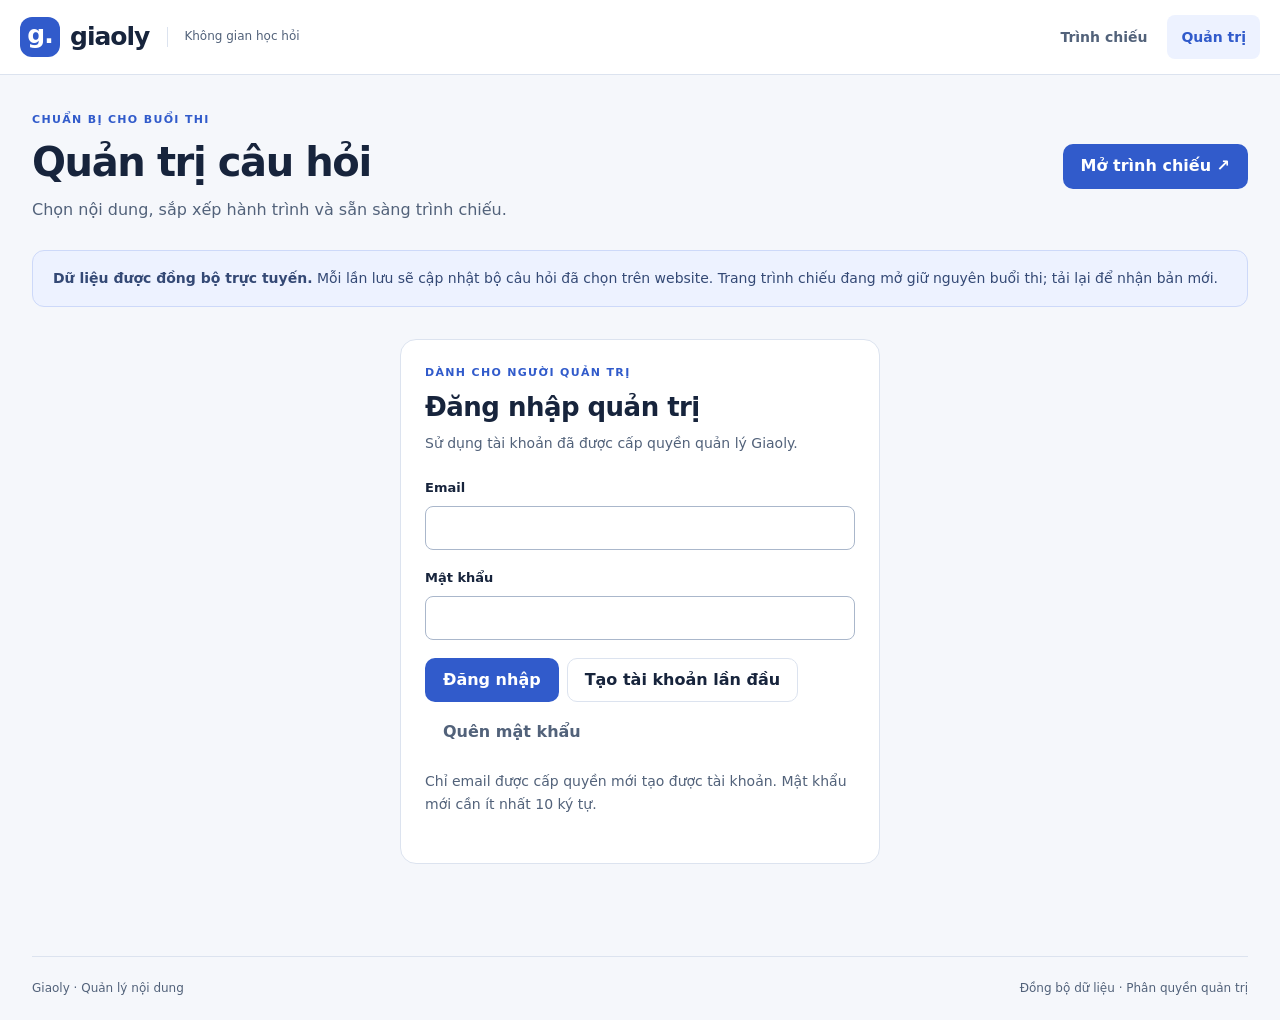
==== admin.html @ 7e8d6d8b "Build seven-format catechism quiz presenter with Supabase admin" ====
<!doctype html><html lang="vi"><head><meta charset="utf-8"><meta name="viewport" content="width=device-width, initial-scale=1"><meta name="theme-color" content="#f5f7fb"><title>Giaoly · Quản trị câu hỏi</title><link rel="stylesheet" href="styles.css"><script type="module" src="admin.js"></script></head><body>
<header class="topbar"><a class="brand" href="./"><span class="brand-icon" aria-hidden="true">g.</span>giaoly <span class="brand-sub">Không gian học hỏi</span></a><nav aria-label="Điều hướng"><a class="nav-link" href="./">Trình chiếu</a><a class="nav-link active" href="admin.html" aria-current="page">Quản trị</a></nav></header>
<main class="shell admin-shell"><div class="page-heading"><div><p class="eyebrow">CHUẨN BỊ CHO BUỔI THI</p><h1>Quản trị câu hỏi</h1><p class="muted">Chọn nội dung, sắp xếp hành trình và sẵn sàng trình chiếu.</p></div><a class="primary button" href="./">Mở trình chiếu ↗</a></div>
<div class="notice" id="cloud-notice"><strong>Dữ liệu được đồng bộ trực tuyến.</strong> Mỗi lần lưu sẽ cập nhật bộ câu hỏi đã chọn trên website. Trang trình chiếu đang mở giữ nguyên buổi thi; tải lại để nhận bản mới.</div><div class="account-bar"><span id="account-label"></span><button id="logout" class="quiet">Đăng xuất</button></div>
<section id="login-panel" class="panel login-panel" hidden><p class="eyebrow">DÀNH CHO NGƯỜI QUẢN TRỊ</p><h2>Đăng nhập quản trị</h2><p class="muted">Sử dụng tài khoản đã được cấp quyền quản lý Giaoly.</p><form id="login-form"><label>Email<input name="email" type="email" autocomplete="username" required></label><label>Mật khẩu<input name="password" type="password" autocomplete="current-password" required></label><div class="button-group"><button class="primary" type="submit">Đăng nhập</button><button class="secondary" type="button" id="register">Tạo tài khoản lần đầu</button><button class="quiet" type="button" id="forgot-password">Quên mật khẩu</button></div><p class="small muted" style="margin-top:16px">Chỉ email được cấp quyền mới tạo được tài khoản. Mật khẩu mới cần ít nhất 10 ký tự.</p><p id="login-error" class="form-error" role="alert" hidden></p></form></section><div id="global-status" role="status" class="status-line"></div>
<div id="admin-content" hidden><section class="settings-card" aria-labelledby="settings-heading"><div><h2 id="settings-heading">Buổi thi của bạn</h2><p class="muted">Tiêu đề xuất hiện trên trang trình chiếu.</p></div><form id="settings-form" class="inline-form"><label>Tên buổi thi<input name="title" maxlength="160" required></label><button class="secondary" type="submit">Lưu tên</button></form><div class="button-group"><button id="export" class="secondary">Xuất dữ liệu</button><label class="secondary button file-label">Nhập dữ liệu<input id="import" type="file" accept=".json,application/json"></label></div></section>
<div class="admin-grid"><section class="library panel" aria-labelledby="library-heading"><div class="panel-heading"><div><h2 id="library-heading">Kho câu hỏi</h2><p id="library-count" class="muted"></p></div><button id="new-question" class="primary">+ Thêm câu</button></div><label class="search-label">Tìm câu hỏi<input id="search" type="search" placeholder="Nhập nội dung câu hỏi…"></label><label class="filter-label">Lọc theo dạng<select id="filter-type"><option value="">Tất cả dạng câu hỏi</option></select></label><p class="small muted">Dùng ↑ ↓ hoặc nhập vị trí để đổi thứ tự. Chỉ câu được bật mới xuất hiện.</p><ol id="question-list" class="question-list"></ol><p id="no-results" class="muted" hidden>Không tìm thấy câu hỏi phù hợp.</p></section>
<section class="editor panel" aria-labelledby="editor-heading"><div class="panel-heading"><div><p class="eyebrow" id="editor-mode">BIÊN SOẠN</p><h2 id="editor-heading">Thêm câu hỏi</h2></div><span class="pill">7 kiểu hiển thị</span></div>
<form id="question-form"><input type="hidden" name="id"><div class="form-grid"><label>Dạng câu hỏi<select name="type" id="question-type"></select></label><label>Thời gian trả lời (giây)<input type="number" name="seconds" value="30" min="1" max="3600" required></label></div><label>Nội dung câu hỏi<textarea name="prompt" rows="3" maxlength="4000" required placeholder="Nhập câu hỏi của bạn…"></textarea></label><div id="type-fields"></div><label>Giải thích đáp án <span class="muted">(không bắt buộc)</span><textarea name="explanation" rows="2" maxlength="4000" placeholder="Hiển thị sau khi bấm Hiện đáp án"></textarea></label><label class="check-label"><input name="enabled" type="checkbox" checked>Đưa lên trình chiếu</label><div id="form-error" class="form-error" role="alert" tabindex="-1" hidden></div><div class="editor-actions"><button type="submit" class="primary">Lưu câu hỏi</button><button type="button" id="cancel-edit" class="secondary">Làm mới</button></div></form>
</section></div>
<section class="panel type-manager" aria-labelledby="types-heading"><div><p class="eyebrow">TÙY CHỈNH</p><h2 id="types-heading">Thêm dạng trắc nghiệm</h2><p class="muted">Đặt tên dạng mới và chọn một trong 7 kiểu hiển thị làm nền tảng. Ví dụ: “Chọn câu Kinh Thánh” sử dụng kiểu ABCD.</p></div><form id="type-form" class="inline-form"><label>Tên dạng mới<input name="label" maxlength="80" required placeholder="Ví dụ: Chọn câu Kinh Thánh"></label><label>Kiểu hiển thị<select name="engine" id="type-engine"></select></label><button class="primary" type="submit">Thêm dạng</button></form><div id="custom-types" class="type-chips"></div></section>
</div></main><footer class="shell footer"><span>Giaoly · Quản lý nội dung</span><span>Đồng bộ dữ liệu · Phân quyền quản trị</span></footer>
<dialog id="password-dialog"><h2>Đặt mật khẩu mới</h2><form id="password-form"><label>Mật khẩu mới<input name="password" type="password" autocomplete="new-password" minlength="10" required></label><button class="primary" type="submit">Lưu mật khẩu mới</button><p id="password-error" class="form-error" hidden role="alert"></p></form></dialog><dialog id="import-dialog"><h2>Nhập bộ câu hỏi?</h2><p id="import-summary"></p><p>Bộ dữ liệu hiện tại trên trình duyệt này sẽ được thay thế. Hãy xuất bản sao nếu bạn cần giữ lại.</p><div class="button-group"><button id="confirm-import" class="primary">Thay thế dữ liệu</button><button id="cancel-import" class="secondary">Hủy</button></div></dialog>
<dialog id="delete-dialog"><h2>Xóa câu hỏi?</h2><p id="delete-summary"></p><p>Thao tác này sẽ xóa câu khỏi kho và trang trình chiếu.</p><div class="button-group"><button id="confirm-delete" class="danger">Xóa câu hỏi</button><button id="cancel-delete" class="secondary">Giữ lại</button></div></dialog>
</body></html>
---- styles.css ----
:root{color-scheme:light;--bg:#f5f7fb;--paper:#fff;--ink:#17243c;--muted:#52627a;--brand:#315bcb;--brand-hover:#23449b;--tint:#edf2ff;--border:#dce3ef;--green:#16634b;--green-bg:#edf9f2;--danger:#b42332;--amber:#975600;--shadow:0 8px 32px #253e7210;font-family:system-ui,-apple-system,BlinkMacSystemFont,"Segoe UI",sans-serif;color:var(--ink);background:var(--bg);font-synthesis:none}
*{box-sizing:border-box}body{margin:0;line-height:1.6}button,input,select,textarea{font:inherit}button,a,input,select,textarea,summary{-webkit-tap-highlight-color:transparent}button,.button{min-height:44px;padding:10px 17px;border-radius:10px;border:1px solid transparent;font-weight:650;cursor:pointer;text-decoration:none;display:inline-flex;align-items:center;justify-content:center;gap:8px;line-height:1.4;transition:background .18s,color .18s,border-color .18s}button:disabled{opacity:.42;cursor:not-allowed}a{color:var(--brand)}button:focus-visible,a:focus-visible,input:focus-visible,textarea:focus-visible,select:focus-visible{outline:3px solid var(--brand);outline-offset:3px}.primary{background:var(--brand);color:white}.primary:hover:not(:disabled){background:var(--brand-hover)}.secondary{background:var(--paper);border-color:var(--border);color:var(--ink)}.secondary:hover:not(:disabled){background:var(--tint);border-color:var(--brand)}.quiet{background:transparent;color:var(--muted)}.quiet:hover:not(:disabled){background:var(--tint)}.danger{color:var(--danger);background:#fff0f0;border-color:#f5c3c8}.shell{width:min(1240px,calc(100% - 32px));margin-inline:auto}.topbar{padding:15px max(16px,calc((100% - 1240px)/2));background:var(--paper);border-bottom:1px solid var(--border);display:flex;justify-content:space-between;align-items:center;gap:16px;flex-wrap:wrap}.brand{font-size:25px;font-weight:800;letter-spacing:-1px;text-decoration:none;color:var(--ink);display:flex;gap:10px;align-items:center}.brand-icon{background:var(--brand);color:white;border-radius:12px;width:40px;height:40px;text-align:center;line-height:36px}.brand-sub{display:none;color:var(--muted);font-size:12px;font-weight:500;letter-spacing:0;border-left:1px solid var(--border);padding-left:16px;margin-left:8px}nav{display:flex;gap:6px}.nav-link{padding:10px 14px;min-height:44px;display:flex;align-items:center;border-radius:8px;text-decoration:none;font-size:14px;color:var(--muted);font-weight:650}.nav-link.active{background:var(--tint);color:var(--brand)}.nav-link:hover{background:var(--bg)}.page-heading{display:flex;justify-content:space-between;align-items:center;gap:24px;padding:36px 0 28px;flex-wrap:wrap}.eyebrow{color:var(--brand);letter-spacing:.12em;font-size:11px;font-weight:800;margin:0 0 8px}h1{font-size:clamp(27px,3.4vw,40px);line-height:1.25;letter-spacing:-.035em;margin:0 0 10px;text-wrap:balance}h2{font-size:20px;line-height:1.4;margin:0 0 6px;letter-spacing:-.02em}p{margin:0 0 12px}.muted{color:var(--muted)}.small{font-size:12px}.page-heading p:last-child{margin-bottom:0}.pill{display:inline-flex;align-items:center;padding:5px 12px;border-radius:30px;background:var(--tint);color:var(--brand);font-weight:700;font-size:12px}.session-bar{display:flex;align-items:center;gap:14px;margin-bottom:18px;flex-wrap:wrap;font-size:14px}.session-bar .pill{margin-left:auto}.jump-label{display:flex;align-items:center;gap:10px;margin:0}.jump-label select{width:90px;margin:0}.question-card{background:var(--paper);border:1px solid var(--border);border-radius:20px;padding:24px;box-shadow:var(--shadow);min-height:430px}.question-top{display:flex;justify-content:space-between;align-items:center;gap:16px}.question-top .eyebrow{font-size:13px;margin:0}.timer-wrap{display:flex;align-items:center;gap:14px}.timer-wrap .muted{font-size:12px;max-width:75px;line-height:1.4}#timer{font-size:32px;font-weight:750;font-variant-numeric:tabular-nums;color:var(--brand);line-height:1.2}#timer.expired{color:var(--danger)}.time-track{height:4px;background:var(--tint);border-radius:4px;margin:20px 0 28px;overflow:hidden}#time-fill{height:100%;width:100%;background:var(--brand);transition:width .2s linear}#time-fill.expired{background:var(--danger)}#question-title{font-size:clamp(24px,3vw,37px);line-height:1.45;white-space:pre-wrap;overflow-wrap:anywhere;margin-bottom:12px}#question-instruction{font-size:14px;margin-bottom:24px}.options-grid{display:grid;gap:14px}.option{display:flex;align-items:center;gap:16px;padding:18px;border:2px solid var(--border);border-radius:12px;font-size:clamp(18px,2vw,25px);min-height:78px;white-space:pre-wrap;overflow-wrap:anywhere}.option-letter{display:grid;place-items:center;flex-shrink:0;width:38px;height:38px;background:var(--tint);border-radius:9px;color:var(--brand);font-size:16px;font-weight:750}.option-text{flex:1;min-width:0}.correct{border-color:var(--green)!important;background:var(--green-bg)!important;color:var(--green)}.correct .option-letter{background:var(--green);color:white}.answer-mark{font-size:13px;font-weight:750;flex-shrink:0}.answer-explanation{margin-top:24px;padding:18px 22px;background:var(--green-bg);border-left:4px solid var(--green);border-radius:8px;color:var(--green);white-space:pre-wrap;overflow-wrap:anywhere}.answer-explanation strong{display:block}.fill-sentence{font-size:clamp(24px,3vw,34px);line-height:2;white-space:pre-wrap;overflow-wrap:anywhere}.blank{display:inline-block;min-width:100px;padding:0 12px;background:var(--tint);border-bottom:2px dashed var(--brand);color:var(--brand);text-align:center;border-radius:5px}.blank.solved{background:var(--green-bg);color:var(--green);border-color:var(--green);font-weight:700}.match-grid{display:grid;grid-template-columns:1fr 1fr;gap:12px}.match-column{display:grid;gap:12px;align-content:start;min-width:0}.match-column h3{font-size:13px;color:var(--muted);margin:0}.match-column .option{font-size:18px;padding:14px;flex-wrap:wrap}.sequence{display:grid;gap:12px}.short-placeholder{border:2px dashed var(--border);border-radius:12px;color:var(--muted);padding:32px;text-align:center}.short-answer{padding:28px;font-size:clamp(24px,3vw,36px);background:var(--green-bg);color:var(--green);border:2px solid var(--green);border-radius:12px;white-space:pre-wrap;overflow-wrap:anywhere}.presenter-controls{display:flex;justify-content:space-between;gap:16px;flex-wrap:wrap;margin-top:22px}.button-group{display:flex;gap:8px;align-items:center;flex-wrap:wrap}.status-line{font-size:14px;color:var(--muted);min-height:24px;margin-top:16px}.keyboard-hint{font-size:12px;color:var(--muted);margin-top:8px}.footer{border-top:1px solid var(--border);padding:22px 0;margin-top:36px;display:flex;justify-content:space-between;gap:12px;flex-wrap:wrap;font-size:12px;color:var(--muted)}.notice{background:var(--tint);border:1px solid #cdd9f9;border-radius:12px;padding:16px 20px;color:#344975;font-size:14px}.settings-card{background:var(--paper);border:1px solid var(--border);border-radius:14px;padding:22px;display:flex;align-items:center;gap:24px;flex-wrap:wrap;margin:18px 0 24px}.settings-card p{font-size:12px;margin:0}.inline-form{display:flex;align-items:flex-end;gap:12px;flex-wrap:wrap;flex:1}.inline-form label{flex:1;min-width:170px;margin:0}.inline-form button{margin-bottom:0}.admin-grid{display:grid;gap:24px;align-items:start}.panel{background:var(--paper);border:1px solid var(--border);border-radius:16px;padding:24px;min-width:0}.panel-heading{display:flex;justify-content:space-between;gap:12px;align-items:center;margin-bottom:22px}.panel-heading p{margin-bottom:0;font-size:12px}label{display:block;font-size:13px;font-weight:650;margin-bottom:18px}input:not([type=checkbox],[type=radio],[type=file]),select,textarea{display:block;width:100%;padding:10px 12px;border:1px solid #aab7cb;border-radius:8px;background:white;color:var(--ink);margin-top:7px;min-height:44px;max-width:100%}textarea{resize:vertical}input[type=checkbox],input[type=radio]{width:20px;height:20px;accent-color:var(--brand);flex-shrink:0;cursor:pointer}.check-label{display:flex;align-items:center;gap:10px;min-height:44px;margin:0}.form-grid{display:grid;gap:0 16px}.helper{font-size:12px;color:var(--muted);margin:-6px 0 16px}.field-box{background:var(--bg);border:1px solid var(--border);padding:16px;border-radius:12px;margin-bottom:18px}.field-box p{font-size:12px;color:var(--muted)}.choice-row{display:flex;gap:10px;align-items:center;margin-bottom:10px}.choice-row .choice-correct{display:flex;align-items:center;justify-content:center;margin:0;min-width:44px;min-height:44px}.choice-row input[type=text]{margin:0;flex:1;min-width:0}.choice-row>span{font-size:13px;font-weight:750}.editor-actions{display:flex;gap:10px;flex-wrap:wrap;border-top:1px solid var(--border);padding-top:20px;margin-top:20px}.form-error{color:var(--danger);background:#fff1f1;padding:12px 16px;border-radius:8px;font-size:14px;margin-top:16px}.question-list{list-style:none;margin:0;padding:0;display:grid;gap:12px}.question-row{padding:16px;border:1px solid var(--border);border-radius:12px}.question-row.editing{border-color:var(--brand);box-shadow:inset 3px 0 var(--brand)}.row-top{display:flex;gap:12px;align-items:start}.row-number{background:var(--tint);color:var(--brand);min-width:30px;height:30px;border-radius:8px;text-align:center;font-weight:750;font-size:13px;line-height:30px}.row-title{flex:1;min-width:0;font-size:14px;font-weight:650;overflow-wrap:anywhere;display:-webkit-box;-webkit-line-clamp:2;-webkit-box-orient:vertical;overflow:hidden}.row-meta{display:flex;gap:10px;flex-wrap:wrap;font-size:12px;color:var(--muted);margin:8px 0 8px 42px}.row-actions{display:flex;gap:6px;align-items:center;flex-wrap:wrap}.row-actions button{font-size:12px;padding:8px 10px;min-width:44px}.row-actions .check-label{font-size:12px;margin-right:auto}.position{width:60px!important;min-width:60px;margin:0!important;padding:7px!important;font-size:12px!important}.search-label,.filter-label{margin-bottom:12px}.type-manager{margin-top:24px}.type-manager>div>p.muted{font-size:14px;max-width:760px}.type-manager .inline-form{margin-top:22px}.type-chips{display:flex;gap:10px;flex-wrap:wrap;margin-top:18px}.file-label{margin:0;position:relative;overflow:hidden}.file-label input{position:absolute;inset:0;opacity:0;width:100%;cursor:pointer}.file-label:focus-within{outline:3px solid var(--brand);outline-offset:3px}.empty-state{text-align:center;padding:70px 24px;background:white;border:1px solid var(--border);border-radius:16px}.empty-state p{color:var(--muted)}dialog{border:1px solid var(--border);border-radius:18px;max-width:520px;width:calc(100% - 32px);padding:28px;box-shadow:var(--shadow);color:var(--ink)}dialog::backdrop{background:#17243c77}dialog p{color:var(--muted);overflow-wrap:anywhere}[hidden]{display:none!important}body:fullscreen{overflow:auto;background:var(--bg)}
@media(min-width:640px){.brand-sub{display:inline}.options-grid{grid-template-columns:1fr 1fr}.form-grid{grid-template-columns:1.3fr 1fr}.question-card{padding:32px 40px}.shell{width:min(1240px,calc(100% - 64px))}}
@media(min-width:1000px){.admin-grid{grid-template-columns:minmax(340px,.85fr) minmax(0,1.25fr)}.presenter{max-width:1120px}.editor{position:sticky;top:20px}}
@media(max-width:480px){.topbar{gap:8px}.nav-link{padding:10px;font-size:13px}.page-heading{padding-top:26px;gap:16px}.panel{padding:18px}.panel-heading{flex-wrap:wrap}.question-card{padding:20px}.question-top .eyebrow{font-size:11px}.option{padding:14px;gap:10px}.answer-mark{font-size:11px}.match-column .option{font-size:16px;padding:10px}.presenter-controls>.button-group{width:100%}.presenter-controls button{flex:1}.session-bar .pill{margin-left:0}.settings-card{padding:18px}.question-row{padding:12px}}
@media(prefers-reduced-motion:reduce){*,*::before,*::after{scroll-behavior:auto!important;transition:none!important}}
.login-panel{max-width:480px;margin:32px auto}.login-panel h2{font-size:26px}.login-panel p.muted{font-size:14px;margin-bottom:24px}.account-bar{display:flex;justify-content:flex-end;align-items:center;gap:12px;font-size:13px;color:var(--muted);margin-top:10px}.account-bar:has(#account-label:empty){display:none}
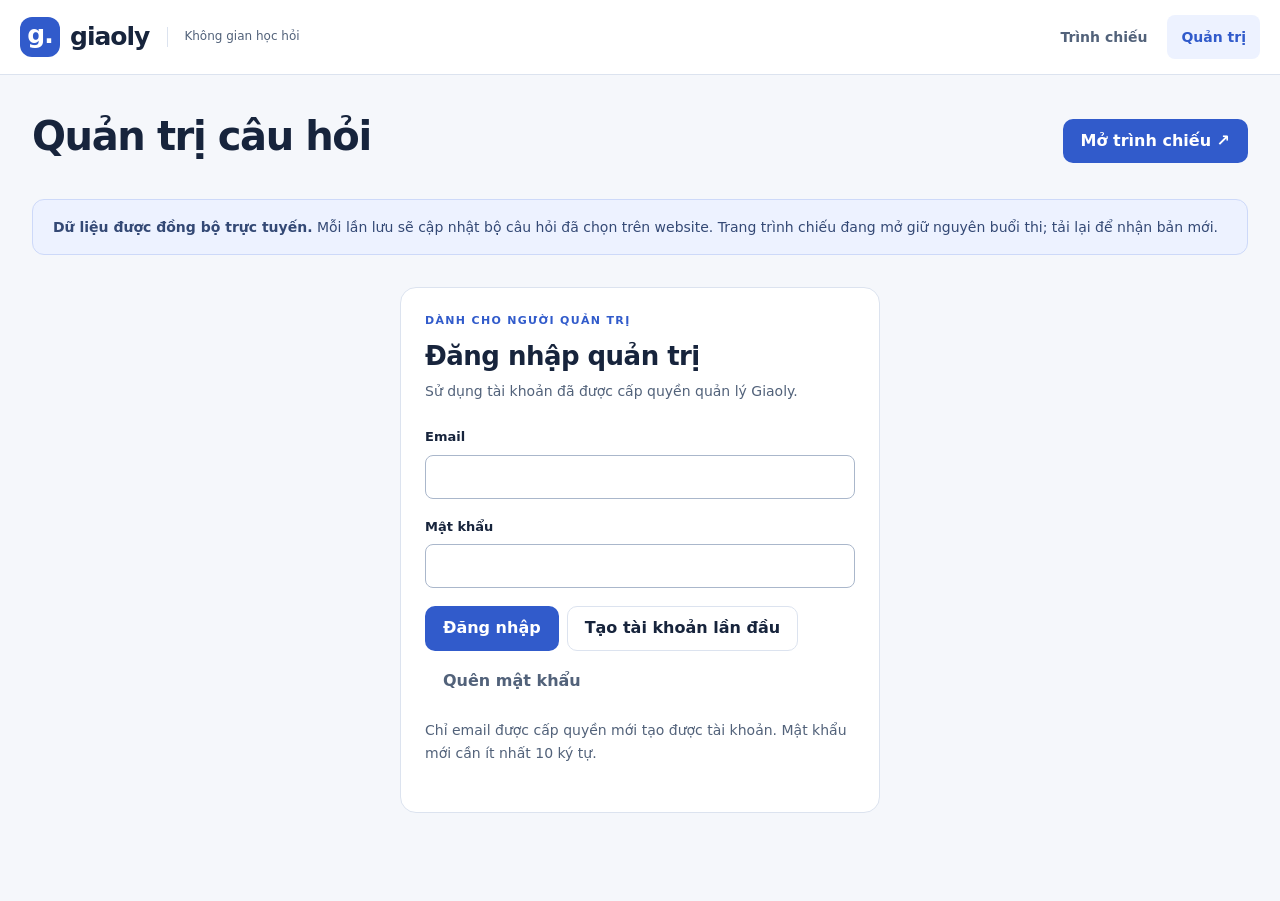
==== commit 448964f1: "Simplify presenter and admin screens and remove add-type controls" ====
--- a/admin.html
+++ b/admin.html
@@ -1,6 +1,6 @@
 <!doctype html><html lang="vi"><head><meta charset="utf-8"><meta name="viewport" content="width=device-width, initial-scale=1"><meta name="theme-color" content="#f5f7fb"><title>Giaoly · Quản trị câu hỏi</title><link rel="stylesheet" href="styles.css"><script type="module" src="admin.js"></script></head><body>
 <header class="topbar"><a class="brand" href="./"><span class="brand-icon" aria-hidden="true">g.</span>giaoly <span class="brand-sub">Không gian học hỏi</span></a><nav aria-label="Điều hướng"><a class="nav-link" href="./">Trình chiếu</a><a class="nav-link active" href="admin.html" aria-current="page">Quản trị</a></nav></header>
-<main class="shell admin-shell"><div class="page-heading"><div><p class="eyebrow">CHUẨN BỊ CHO BUỔI THI</p><h1>Quản trị câu hỏi</h1><p class="muted">Chọn nội dung, sắp xếp hành trình và sẵn sàng trình chiếu.</p></div><a class="primary button" href="./">Mở trình chiếu ↗</a></div>
+<main class="shell admin-shell"><div class="page-heading"><div><h1>Quản trị câu hỏi</h1></div><a class="primary button" href="./">Mở trình chiếu ↗</a></div>
 <div class="notice" id="cloud-notice"><strong>Dữ liệu được đồng bộ trực tuyến.</strong> Mỗi lần lưu sẽ cập nhật bộ câu hỏi đã chọn trên website. Trang trình chiếu đang mở giữ nguyên buổi thi; tải lại để nhận bản mới.</div><div class="account-bar"><span id="account-label"></span><button id="logout" class="quiet">Đăng xuất</button></div>
 <section id="login-panel" class="panel login-panel" hidden><p class="eyebrow">DÀNH CHO NGƯỜI QUẢN TRỊ</p><h2>Đăng nhập quản trị</h2><p class="muted">Sử dụng tài khoản đã được cấp quyền quản lý Giaoly.</p><form id="login-form"><label>Email<input name="email" type="email" autocomplete="username" required></label><label>Mật khẩu<input name="password" type="password" autocomplete="current-password" required></label><div class="button-group"><button class="primary" type="submit">Đăng nhập</button><button class="secondary" type="button" id="register">Tạo tài khoản lần đầu</button><button class="quiet" type="button" id="forgot-password">Quên mật khẩu</button></div><p class="small muted" style="margin-top:16px">Chỉ email được cấp quyền mới tạo được tài khoản. Mật khẩu mới cần ít nhất 10 ký tự.</p><p id="login-error" class="form-error" role="alert" hidden></p></form></section><div id="global-status" role="status" class="status-line"></div>
 <div id="admin-content" hidden><section class="settings-card" aria-labelledby="settings-heading"><div><h2 id="settings-heading">Buổi thi của bạn</h2><p class="muted">Tiêu đề xuất hiện trên trang trình chiếu.</p></div><form id="settings-form" class="inline-form"><label>Tên buổi thi<input name="title" maxlength="160" required></label><button class="secondary" type="submit">Lưu tên</button></form><div class="button-group"><button id="export" class="secondary">Xuất dữ liệu</button><label class="secondary button file-label">Nhập dữ liệu<input id="import" type="file" accept=".json,application/json"></label></div></section>
@@ -8,8 +8,7 @@
 <section class="editor panel" aria-labelledby="editor-heading"><div class="panel-heading"><div><p class="eyebrow" id="editor-mode">BIÊN SOẠN</p><h2 id="editor-heading">Thêm câu hỏi</h2></div><span class="pill">7 kiểu hiển thị</span></div>
 <form id="question-form"><input type="hidden" name="id"><div class="form-grid"><label>Dạng câu hỏi<select name="type" id="question-type"></select></label><label>Thời gian trả lời (giây)<input type="number" name="seconds" value="30" min="1" max="3600" required></label></div><label>Nội dung câu hỏi<textarea name="prompt" rows="3" maxlength="4000" required placeholder="Nhập câu hỏi của bạn…"></textarea></label><div id="type-fields"></div><label>Giải thích đáp án <span class="muted">(không bắt buộc)</span><textarea name="explanation" rows="2" maxlength="4000" placeholder="Hiển thị sau khi bấm Hiện đáp án"></textarea></label><label class="check-label"><input name="enabled" type="checkbox" checked>Đưa lên trình chiếu</label><div id="form-error" class="form-error" role="alert" tabindex="-1" hidden></div><div class="editor-actions"><button type="submit" class="primary">Lưu câu hỏi</button><button type="button" id="cancel-edit" class="secondary">Làm mới</button></div></form>
 </section></div>
-<section class="panel type-manager" aria-labelledby="types-heading"><div><p class="eyebrow">TÙY CHỈNH</p><h2 id="types-heading">Thêm dạng trắc nghiệm</h2><p class="muted">Đặt tên dạng mới và chọn một trong 7 kiểu hiển thị làm nền tảng. Ví dụ: “Chọn câu Kinh Thánh” sử dụng kiểu ABCD.</p></div><form id="type-form" class="inline-form"><label>Tên dạng mới<input name="label" maxlength="80" required placeholder="Ví dụ: Chọn câu Kinh Thánh"></label><label>Kiểu hiển thị<select name="engine" id="type-engine"></select></label><button class="primary" type="submit">Thêm dạng</button></form><div id="custom-types" class="type-chips"></div></section>
-</div></main><footer class="shell footer"><span>Giaoly · Quản lý nội dung</span><span>Đồng bộ dữ liệu · Phân quyền quản trị</span></footer>
+</div></main>
 <dialog id="password-dialog"><h2>Đặt mật khẩu mới</h2><form id="password-form"><label>Mật khẩu mới<input name="password" type="password" autocomplete="new-password" minlength="10" required></label><button class="primary" type="submit">Lưu mật khẩu mới</button><p id="password-error" class="form-error" hidden role="alert"></p></form></dialog><dialog id="import-dialog"><h2>Nhập bộ câu hỏi?</h2><p id="import-summary"></p><p>Bộ dữ liệu hiện tại trên trình duyệt này sẽ được thay thế. Hãy xuất bản sao nếu bạn cần giữ lại.</p><div class="button-group"><button id="confirm-import" class="primary">Thay thế dữ liệu</button><button id="cancel-import" class="secondary">Hủy</button></div></dialog>
 <dialog id="delete-dialog"><h2>Xóa câu hỏi?</h2><p id="delete-summary"></p><p>Thao tác này sẽ xóa câu khỏi kho và trang trình chiếu.</p><div class="button-group"><button id="confirm-delete" class="danger">Xóa câu hỏi</button><button id="cancel-delete" class="secondary">Giữ lại</button></div></dialog>
 </body></html>
--- a/styles.css
+++ b/styles.css
@@ -5,3 +5,5 @@
 @media(max-width:480px){.topbar{gap:8px}.nav-link{padding:10px;font-size:13px}.page-heading{padding-top:26px;gap:16px}.panel{padding:18px}.panel-heading{flex-wrap:wrap}.question-card{padding:20px}.question-top .eyebrow{font-size:11px}.option{padding:14px;gap:10px}.answer-mark{font-size:11px}.match-column .option{font-size:16px;padding:10px}.presenter-controls>.button-group{width:100%}.presenter-controls button{flex:1}.session-bar .pill{margin-left:0}.settings-card{padding:18px}.question-row{padding:12px}}
 @media(prefers-reduced-motion:reduce){*,*::before,*::after{scroll-behavior:auto!important;transition:none!important}}
 .login-panel{max-width:480px;margin:32px auto}.login-panel h2{font-size:26px}.login-panel p.muted{font-size:14px;margin-bottom:24px}.account-bar{display:flex;justify-content:flex-end;align-items:center;gap:12px;font-size:13px;color:var(--muted);margin-top:10px}.account-bar:has(#account-label:empty){display:none}
+
+#timer-status:empty{display:none}.presenter,.admin-shell{padding-bottom:32px}
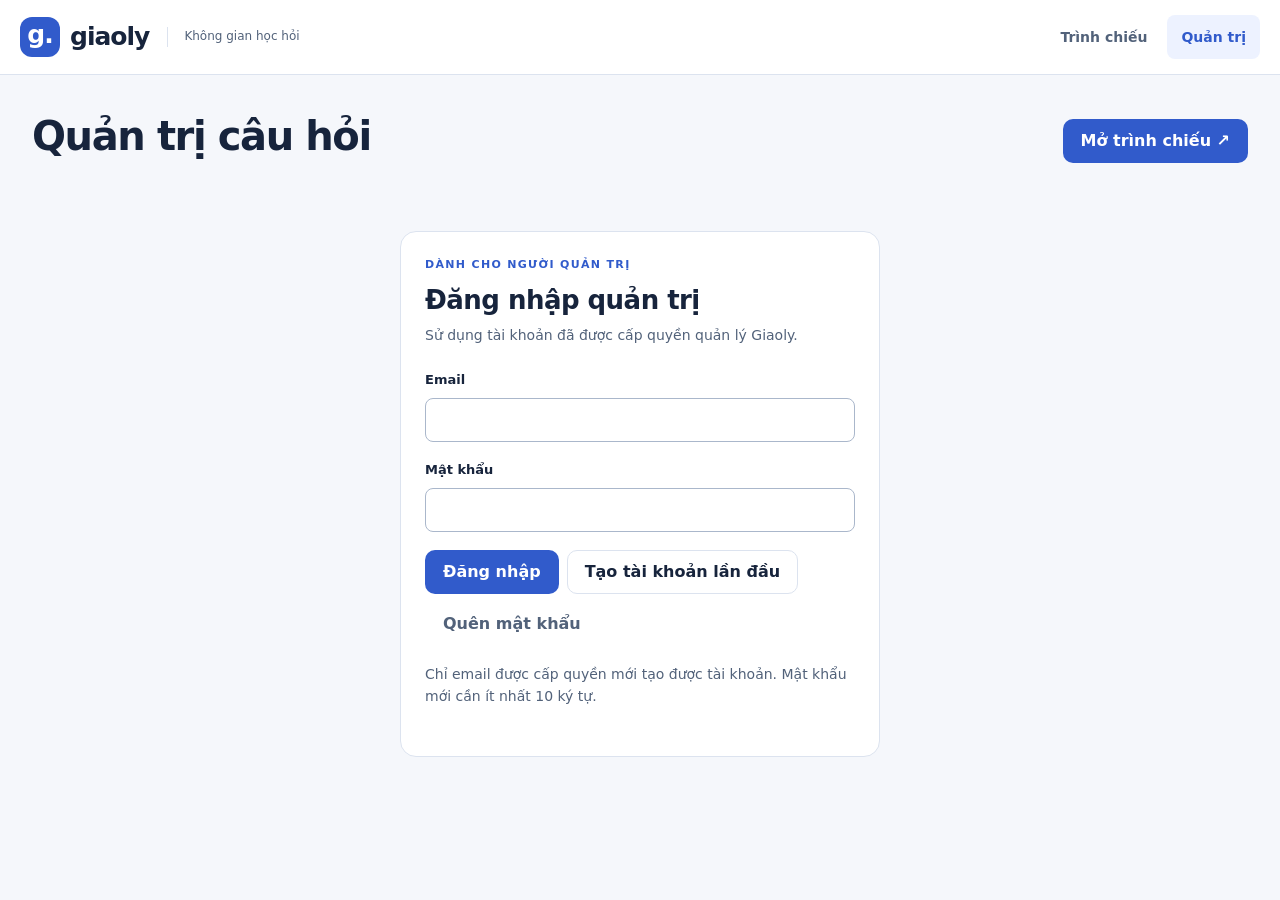
==== commit 98c3bd06: "Align admin actions and refine presentation fullscreen controls" ====
--- a/admin.html
+++ b/admin.html
@@ -1,9 +1,9 @@
 <!doctype html><html lang="vi"><head><meta charset="utf-8"><meta name="viewport" content="width=device-width, initial-scale=1"><meta name="theme-color" content="#f5f7fb"><title>Giaoly · Quản trị câu hỏi</title><link rel="stylesheet" href="styles.css"><script type="module" src="admin.js"></script></head><body>
 <header class="topbar"><a class="brand" href="./"><span class="brand-icon" aria-hidden="true">g.</span>giaoly <span class="brand-sub">Không gian học hỏi</span></a><nav aria-label="Điều hướng"><a class="nav-link" href="./">Trình chiếu</a><a class="nav-link active" href="admin.html" aria-current="page">Quản trị</a></nav></header>
 <main class="shell admin-shell"><div class="page-heading"><div><h1>Quản trị câu hỏi</h1></div><a class="primary button" href="./">Mở trình chiếu ↗</a></div>
-<div class="notice" id="cloud-notice"><strong>Dữ liệu được đồng bộ trực tuyến.</strong> Mỗi lần lưu sẽ cập nhật bộ câu hỏi đã chọn trên website. Trang trình chiếu đang mở giữ nguyên buổi thi; tải lại để nhận bản mới.</div><div class="account-bar"><span id="account-label"></span><button id="logout" class="quiet">Đăng xuất</button></div>
+<div class="account-bar"><span id="account-label"></span><button id="logout" class="quiet">Đăng xuất</button></div>
 <section id="login-panel" class="panel login-panel" hidden><p class="eyebrow">DÀNH CHO NGƯỜI QUẢN TRỊ</p><h2>Đăng nhập quản trị</h2><p class="muted">Sử dụng tài khoản đã được cấp quyền quản lý Giaoly.</p><form id="login-form"><label>Email<input name="email" type="email" autocomplete="username" required></label><label>Mật khẩu<input name="password" type="password" autocomplete="current-password" required></label><div class="button-group"><button class="primary" type="submit">Đăng nhập</button><button class="secondary" type="button" id="register">Tạo tài khoản lần đầu</button><button class="quiet" type="button" id="forgot-password">Quên mật khẩu</button></div><p class="small muted" style="margin-top:16px">Chỉ email được cấp quyền mới tạo được tài khoản. Mật khẩu mới cần ít nhất 10 ký tự.</p><p id="login-error" class="form-error" role="alert" hidden></p></form></section><div id="global-status" role="status" class="status-line"></div>
-<div id="admin-content" hidden><section class="settings-card" aria-labelledby="settings-heading"><div><h2 id="settings-heading">Buổi thi của bạn</h2><p class="muted">Tiêu đề xuất hiện trên trang trình chiếu.</p></div><form id="settings-form" class="inline-form"><label>Tên buổi thi<input name="title" maxlength="160" required></label><button class="secondary" type="submit">Lưu tên</button></form><div class="button-group"><button id="export" class="secondary">Xuất dữ liệu</button><label class="secondary button file-label">Nhập dữ liệu<input id="import" type="file" accept=".json,application/json"></label></div></section>
+<div id="admin-content" hidden><section class="settings-card" aria-labelledby="settings-heading"><div><h2 id="settings-heading">Buổi thi của bạn</h2><p class="muted">Tiêu đề xuất hiện trên trang trình chiếu.</p></div><form id="settings-form" class="settings-form"><label class="session-title-field">Tên buổi thi<input name="title" maxlength="160" required></label><button class="secondary" type="submit">Lưu tên</button><button id="export" type="button" class="secondary">Xuất dữ liệu</button><label class="secondary button file-label">Nhập dữ liệu<input id="import" type="file" accept=".json,application/json"></label></form></section>
 <div class="admin-grid"><section class="library panel" aria-labelledby="library-heading"><div class="panel-heading"><div><h2 id="library-heading">Kho câu hỏi</h2><p id="library-count" class="muted"></p></div><button id="new-question" class="primary">+ Thêm câu</button></div><label class="search-label">Tìm câu hỏi<input id="search" type="search" placeholder="Nhập nội dung câu hỏi…"></label><label class="filter-label">Lọc theo dạng<select id="filter-type"><option value="">Tất cả dạng câu hỏi</option></select></label><p class="small muted">Dùng ↑ ↓ hoặc nhập vị trí để đổi thứ tự. Chỉ câu được bật mới xuất hiện.</p><ol id="question-list" class="question-list"></ol><p id="no-results" class="muted" hidden>Không tìm thấy câu hỏi phù hợp.</p></section>
 <section class="editor panel" aria-labelledby="editor-heading"><div class="panel-heading"><div><p class="eyebrow" id="editor-mode">BIÊN SOẠN</p><h2 id="editor-heading">Thêm câu hỏi</h2></div><span class="pill">7 kiểu hiển thị</span></div>
 <form id="question-form"><input type="hidden" name="id"><div class="form-grid"><label>Dạng câu hỏi<select name="type" id="question-type"></select></label><label>Thời gian trả lời (giây)<input type="number" name="seconds" value="30" min="1" max="3600" required></label></div><label>Nội dung câu hỏi<textarea name="prompt" rows="3" maxlength="4000" required placeholder="Nhập câu hỏi của bạn…"></textarea></label><div id="type-fields"></div><label>Giải thích đáp án <span class="muted">(không bắt buộc)</span><textarea name="explanation" rows="2" maxlength="4000" placeholder="Hiển thị sau khi bấm Hiện đáp án"></textarea></label><label class="check-label"><input name="enabled" type="checkbox" checked>Đưa lên trình chiếu</label><div id="form-error" class="form-error" role="alert" tabindex="-1" hidden></div><div class="editor-actions"><button type="submit" class="primary">Lưu câu hỏi</button><button type="button" id="cancel-edit" class="secondary">Làm mới</button></div></form>
--- a/styles.css
+++ b/styles.css
@@ -1,5 +1,5 @@
 :root{color-scheme:light;--bg:#f5f7fb;--paper:#fff;--ink:#17243c;--muted:#52627a;--brand:#315bcb;--brand-hover:#23449b;--tint:#edf2ff;--border:#dce3ef;--green:#16634b;--green-bg:#edf9f2;--danger:#b42332;--amber:#975600;--shadow:0 8px 32px #253e7210;font-family:system-ui,-apple-system,BlinkMacSystemFont,"Segoe UI",sans-serif;color:var(--ink);background:var(--bg);font-synthesis:none}
-*{box-sizing:border-box}body{margin:0;line-height:1.6}button,input,select,textarea{font:inherit}button,a,input,select,textarea,summary{-webkit-tap-highlight-color:transparent}button,.button{min-height:44px;padding:10px 17px;border-radius:10px;border:1px solid transparent;font-weight:650;cursor:pointer;text-decoration:none;display:inline-flex;align-items:center;justify-content:center;gap:8px;line-height:1.4;transition:background .18s,color .18s,border-color .18s}button:disabled{opacity:.42;cursor:not-allowed}a{color:var(--brand)}button:focus-visible,a:focus-visible,input:focus-visible,textarea:focus-visible,select:focus-visible{outline:3px solid var(--brand);outline-offset:3px}.primary{background:var(--brand);color:white}.primary:hover:not(:disabled){background:var(--brand-hover)}.secondary{background:var(--paper);border-color:var(--border);color:var(--ink)}.secondary:hover:not(:disabled){background:var(--tint);border-color:var(--brand)}.quiet{background:transparent;color:var(--muted)}.quiet:hover:not(:disabled){background:var(--tint)}.danger{color:var(--danger);background:#fff0f0;border-color:#f5c3c8}.shell{width:min(1240px,calc(100% - 32px));margin-inline:auto}.topbar{padding:15px max(16px,calc((100% - 1240px)/2));background:var(--paper);border-bottom:1px solid var(--border);display:flex;justify-content:space-between;align-items:center;gap:16px;flex-wrap:wrap}.brand{font-size:25px;font-weight:800;letter-spacing:-1px;text-decoration:none;color:var(--ink);display:flex;gap:10px;align-items:center}.brand-icon{background:var(--brand);color:white;border-radius:12px;width:40px;height:40px;text-align:center;line-height:36px}.brand-sub{display:none;color:var(--muted);font-size:12px;font-weight:500;letter-spacing:0;border-left:1px solid var(--border);padding-left:16px;margin-left:8px}nav{display:flex;gap:6px}.nav-link{padding:10px 14px;min-height:44px;display:flex;align-items:center;border-radius:8px;text-decoration:none;font-size:14px;color:var(--muted);font-weight:650}.nav-link.active{background:var(--tint);color:var(--brand)}.nav-link:hover{background:var(--bg)}.page-heading{display:flex;justify-content:space-between;align-items:center;gap:24px;padding:36px 0 28px;flex-wrap:wrap}.eyebrow{color:var(--brand);letter-spacing:.12em;font-size:11px;font-weight:800;margin:0 0 8px}h1{font-size:clamp(27px,3.4vw,40px);line-height:1.25;letter-spacing:-.035em;margin:0 0 10px;text-wrap:balance}h2{font-size:20px;line-height:1.4;margin:0 0 6px;letter-spacing:-.02em}p{margin:0 0 12px}.muted{color:var(--muted)}.small{font-size:12px}.page-heading p:last-child{margin-bottom:0}.pill{display:inline-flex;align-items:center;padding:5px 12px;border-radius:30px;background:var(--tint);color:var(--brand);font-weight:700;font-size:12px}.session-bar{display:flex;align-items:center;gap:14px;margin-bottom:18px;flex-wrap:wrap;font-size:14px}.session-bar .pill{margin-left:auto}.jump-label{display:flex;align-items:center;gap:10px;margin:0}.jump-label select{width:90px;margin:0}.question-card{background:var(--paper);border:1px solid var(--border);border-radius:20px;padding:24px;box-shadow:var(--shadow);min-height:430px}.question-top{display:flex;justify-content:space-between;align-items:center;gap:16px}.question-top .eyebrow{font-size:13px;margin:0}.timer-wrap{display:flex;align-items:center;gap:14px}.timer-wrap .muted{font-size:12px;max-width:75px;line-height:1.4}#timer{font-size:32px;font-weight:750;font-variant-numeric:tabular-nums;color:var(--brand);line-height:1.2}#timer.expired{color:var(--danger)}.time-track{height:4px;background:var(--tint);border-radius:4px;margin:20px 0 28px;overflow:hidden}#time-fill{height:100%;width:100%;background:var(--brand);transition:width .2s linear}#time-fill.expired{background:var(--danger)}#question-title{font-size:clamp(24px,3vw,37px);line-height:1.45;white-space:pre-wrap;overflow-wrap:anywhere;margin-bottom:12px}#question-instruction{font-size:14px;margin-bottom:24px}.options-grid{display:grid;gap:14px}.option{display:flex;align-items:center;gap:16px;padding:18px;border:2px solid var(--border);border-radius:12px;font-size:clamp(18px,2vw,25px);min-height:78px;white-space:pre-wrap;overflow-wrap:anywhere}.option-letter{display:grid;place-items:center;flex-shrink:0;width:38px;height:38px;background:var(--tint);border-radius:9px;color:var(--brand);font-size:16px;font-weight:750}.option-text{flex:1;min-width:0}.correct{border-color:var(--green)!important;background:var(--green-bg)!important;color:var(--green)}.correct .option-letter{background:var(--green);color:white}.answer-mark{font-size:13px;font-weight:750;flex-shrink:0}.answer-explanation{margin-top:24px;padding:18px 22px;background:var(--green-bg);border-left:4px solid var(--green);border-radius:8px;color:var(--green);white-space:pre-wrap;overflow-wrap:anywhere}.answer-explanation strong{display:block}.fill-sentence{font-size:clamp(24px,3vw,34px);line-height:2;white-space:pre-wrap;overflow-wrap:anywhere}.blank{display:inline-block;min-width:100px;padding:0 12px;background:var(--tint);border-bottom:2px dashed var(--brand);color:var(--brand);text-align:center;border-radius:5px}.blank.solved{background:var(--green-bg);color:var(--green);border-color:var(--green);font-weight:700}.match-grid{display:grid;grid-template-columns:1fr 1fr;gap:12px}.match-column{display:grid;gap:12px;align-content:start;min-width:0}.match-column h3{font-size:13px;color:var(--muted);margin:0}.match-column .option{font-size:18px;padding:14px;flex-wrap:wrap}.sequence{display:grid;gap:12px}.short-placeholder{border:2px dashed var(--border);border-radius:12px;color:var(--muted);padding:32px;text-align:center}.short-answer{padding:28px;font-size:clamp(24px,3vw,36px);background:var(--green-bg);color:var(--green);border:2px solid var(--green);border-radius:12px;white-space:pre-wrap;overflow-wrap:anywhere}.presenter-controls{display:flex;justify-content:space-between;gap:16px;flex-wrap:wrap;margin-top:22px}.button-group{display:flex;gap:8px;align-items:center;flex-wrap:wrap}.status-line{font-size:14px;color:var(--muted);min-height:24px;margin-top:16px}.keyboard-hint{font-size:12px;color:var(--muted);margin-top:8px}.footer{border-top:1px solid var(--border);padding:22px 0;margin-top:36px;display:flex;justify-content:space-between;gap:12px;flex-wrap:wrap;font-size:12px;color:var(--muted)}.notice{background:var(--tint);border:1px solid #cdd9f9;border-radius:12px;padding:16px 20px;color:#344975;font-size:14px}.settings-card{background:var(--paper);border:1px solid var(--border);border-radius:14px;padding:22px;display:flex;align-items:center;gap:24px;flex-wrap:wrap;margin:18px 0 24px}.settings-card p{font-size:12px;margin:0}.inline-form{display:flex;align-items:flex-end;gap:12px;flex-wrap:wrap;flex:1}.inline-form label{flex:1;min-width:170px;margin:0}.inline-form button{margin-bottom:0}.admin-grid{display:grid;gap:24px;align-items:start}.panel{background:var(--paper);border:1px solid var(--border);border-radius:16px;padding:24px;min-width:0}.panel-heading{display:flex;justify-content:space-between;gap:12px;align-items:center;margin-bottom:22px}.panel-heading p{margin-bottom:0;font-size:12px}label{display:block;font-size:13px;font-weight:650;margin-bottom:18px}input:not([type=checkbox],[type=radio],[type=file]),select,textarea{display:block;width:100%;padding:10px 12px;border:1px solid #aab7cb;border-radius:8px;background:white;color:var(--ink);margin-top:7px;min-height:44px;max-width:100%}textarea{resize:vertical}input[type=checkbox],input[type=radio]{width:20px;height:20px;accent-color:var(--brand);flex-shrink:0;cursor:pointer}.check-label{display:flex;align-items:center;gap:10px;min-height:44px;margin:0}.form-grid{display:grid;gap:0 16px}.helper{font-size:12px;color:var(--muted);margin:-6px 0 16px}.field-box{background:var(--bg);border:1px solid var(--border);padding:16px;border-radius:12px;margin-bottom:18px}.field-box p{font-size:12px;color:var(--muted)}.choice-row{display:flex;gap:10px;align-items:center;margin-bottom:10px}.choice-row .choice-correct{display:flex;align-items:center;justify-content:center;margin:0;min-width:44px;min-height:44px}.choice-row input[type=text]{margin:0;flex:1;min-width:0}.choice-row>span{font-size:13px;font-weight:750}.editor-actions{display:flex;gap:10px;flex-wrap:wrap;border-top:1px solid var(--border);padding-top:20px;margin-top:20px}.form-error{color:var(--danger);background:#fff1f1;padding:12px 16px;border-radius:8px;font-size:14px;margin-top:16px}.question-list{list-style:none;margin:0;padding:0;display:grid;gap:12px}.question-row{padding:16px;border:1px solid var(--border);border-radius:12px}.question-row.editing{border-color:var(--brand);box-shadow:inset 3px 0 var(--brand)}.row-top{display:flex;gap:12px;align-items:start}.row-number{background:var(--tint);color:var(--brand);min-width:30px;height:30px;border-radius:8px;text-align:center;font-weight:750;font-size:13px;line-height:30px}.row-title{flex:1;min-width:0;font-size:14px;font-weight:650;overflow-wrap:anywhere;display:-webkit-box;-webkit-line-clamp:2;-webkit-box-orient:vertical;overflow:hidden}.row-meta{display:flex;gap:10px;flex-wrap:wrap;font-size:12px;color:var(--muted);margin:8px 0 8px 42px}.row-actions{display:flex;gap:6px;align-items:center;flex-wrap:wrap}.row-actions button{font-size:12px;padding:8px 10px;min-width:44px}.row-actions .check-label{font-size:12px;margin-right:auto}.position{width:60px!important;min-width:60px;margin:0!important;padding:7px!important;font-size:12px!important}.search-label,.filter-label{margin-bottom:12px}.type-manager{margin-top:24px}.type-manager>div>p.muted{font-size:14px;max-width:760px}.type-manager .inline-form{margin-top:22px}.type-chips{display:flex;gap:10px;flex-wrap:wrap;margin-top:18px}.file-label{margin:0;position:relative;overflow:hidden}.file-label input{position:absolute;inset:0;opacity:0;width:100%;cursor:pointer}.file-label:focus-within{outline:3px solid var(--brand);outline-offset:3px}.empty-state{text-align:center;padding:70px 24px;background:white;border:1px solid var(--border);border-radius:16px}.empty-state p{color:var(--muted)}dialog{border:1px solid var(--border);border-radius:18px;max-width:520px;width:calc(100% - 32px);padding:28px;box-shadow:var(--shadow);color:var(--ink)}dialog::backdrop{background:#17243c77}dialog p{color:var(--muted);overflow-wrap:anywhere}[hidden]{display:none!important}body:fullscreen{overflow:auto;background:var(--bg)}
+*{box-sizing:border-box}body{margin:0;line-height:1.6}button,input,select,textarea{font:inherit}button,a,input,select,textarea,summary{-webkit-tap-highlight-color:transparent}button,.button{min-height:44px;padding:10px 17px;border-radius:10px;border:1px solid transparent;font-weight:650;cursor:pointer;text-decoration:none;display:inline-flex;align-items:center;justify-content:center;gap:8px;line-height:1.4;transition:background .18s,color .18s,border-color .18s}button:disabled{opacity:.42;cursor:not-allowed}a{color:var(--brand)}button:focus-visible,a:focus-visible,input:focus-visible,textarea:focus-visible,select:focus-visible{outline:3px solid var(--brand);outline-offset:3px}.primary{background:var(--brand);color:white}.primary:hover:not(:disabled){background:var(--brand-hover)}.secondary{background:var(--paper);border-color:var(--border);color:var(--ink)}.secondary:hover:not(:disabled){background:var(--tint);border-color:var(--brand)}.quiet{background:transparent;color:var(--muted)}.quiet:hover:not(:disabled){background:var(--tint)}.danger{color:var(--danger);background:#fff0f0;border-color:#f5c3c8}.shell{width:min(1240px,calc(100% - 32px));margin-inline:auto}.topbar{padding:15px max(16px,calc((100% - 1240px)/2));background:var(--paper);border-bottom:1px solid var(--border);display:flex;justify-content:space-between;align-items:center;gap:16px;flex-wrap:wrap}.brand{font-size:25px;font-weight:800;letter-spacing:-1px;text-decoration:none;color:var(--ink);display:flex;gap:10px;align-items:center}.brand-icon{background:var(--brand);color:white;border-radius:12px;width:40px;height:40px;text-align:center;line-height:36px}.brand-sub{display:none;color:var(--muted);font-size:12px;font-weight:500;letter-spacing:0;border-left:1px solid var(--border);padding-left:16px;margin-left:8px}nav{display:flex;gap:6px}.nav-link{padding:10px 14px;min-height:44px;display:flex;align-items:center;border-radius:8px;text-decoration:none;font-size:14px;color:var(--muted);font-weight:650}.nav-link.active{background:var(--tint);color:var(--brand)}.nav-link:hover{background:var(--bg)}.page-heading{display:flex;justify-content:space-between;align-items:center;gap:24px;padding:36px 0 28px;flex-wrap:wrap}.eyebrow{color:var(--brand);letter-spacing:.12em;font-size:11px;font-weight:800;margin:0 0 8px}h1{font-size:clamp(27px,3.4vw,40px);line-height:1.25;letter-spacing:-.035em;margin:0 0 10px;text-wrap:balance}h2{font-size:20px;line-height:1.4;margin:0 0 6px;letter-spacing:-.02em}p{margin:0 0 12px}.muted{color:var(--muted)}.small{font-size:12px}.page-heading p:last-child{margin-bottom:0}.pill{display:inline-flex;align-items:center;padding:5px 12px;border-radius:30px;background:var(--tint);color:var(--brand);font-weight:700;font-size:12px}.session-bar{display:flex;align-items:center;gap:14px;margin-bottom:18px;flex-wrap:wrap;font-size:14px}.session-bar .pill{margin-left:auto}.jump-label{display:flex;align-items:center;gap:10px;margin:0}.jump-label select{width:90px;margin:0}.question-card{background:var(--paper);border:1px solid var(--border);border-radius:20px;padding:24px;box-shadow:var(--shadow);min-height:430px}.question-top{display:flex;justify-content:space-between;align-items:center;gap:16px}.question-top .eyebrow{font-size:13px;margin:0}.timer-wrap{display:flex;align-items:center;gap:14px}.timer-wrap .muted{font-size:12px;white-space:nowrap;line-height:1.4}#timer{font-size:32px;font-weight:750;font-variant-numeric:tabular-nums;color:var(--brand);line-height:1.2}#timer.expired{color:var(--danger)}.time-track{height:4px;background:var(--tint);border-radius:4px;margin:20px 0 28px;overflow:hidden}#time-fill{height:100%;width:100%;background:var(--brand);transition:width .2s linear}#time-fill.expired{background:var(--danger)}#question-title{font-size:clamp(24px,3vw,37px);line-height:1.45;white-space:pre-wrap;overflow-wrap:anywhere;margin-bottom:12px}#question-instruction{font-size:14px;margin-bottom:24px}.options-grid{display:grid;gap:14px}.option{display:flex;align-items:center;gap:16px;padding:18px;border:2px solid var(--border);border-radius:12px;font-size:clamp(18px,2vw,25px);min-height:78px;white-space:pre-wrap;overflow-wrap:anywhere}.option-letter{display:grid;place-items:center;flex-shrink:0;width:38px;height:38px;background:var(--tint);border-radius:9px;color:var(--brand);font-size:16px;font-weight:750}.option-text{flex:1;min-width:0}.correct{border-color:var(--green)!important;background:var(--green-bg)!important;color:var(--green)}.correct .option-letter{background:var(--green);color:white}.answer-mark{font-size:13px;font-weight:750;flex-shrink:0}.answer-explanation{margin-top:24px;padding:18px 22px;background:var(--green-bg);border-left:4px solid var(--green);border-radius:8px;color:var(--green);white-space:pre-wrap;overflow-wrap:anywhere}.answer-explanation strong{display:block}.fill-sentence{font-size:clamp(24px,3vw,34px);line-height:2;white-space:pre-wrap;overflow-wrap:anywhere}.blank{display:inline-block;min-width:100px;padding:0 12px;background:var(--tint);border-bottom:2px dashed var(--brand);color:var(--brand);text-align:center;border-radius:5px}.blank.solved{background:var(--green-bg);color:var(--green);border-color:var(--green);font-weight:700}.match-grid{display:grid;grid-template-columns:1fr 1fr;gap:12px}.match-column{display:grid;gap:12px;align-content:start;min-width:0}.match-column h3{font-size:13px;color:var(--muted);margin:0}.match-column .option{font-size:18px;padding:14px;flex-wrap:wrap}.sequence{display:grid;gap:12px}.short-placeholder{border:2px dashed var(--border);border-radius:12px;color:var(--muted);padding:32px;text-align:center}.short-answer{padding:28px;font-size:clamp(24px,3vw,36px);background:var(--green-bg);color:var(--green);border:2px solid var(--green);border-radius:12px;white-space:pre-wrap;overflow-wrap:anywhere}.presenter-controls{display:flex;justify-content:space-between;gap:16px;flex-wrap:wrap;margin-top:22px}.button-group{display:flex;gap:8px;align-items:center;flex-wrap:wrap}.status-line{font-size:14px;color:var(--muted);min-height:24px;margin-top:16px}.keyboard-hint{font-size:12px;color:var(--muted);margin-top:8px}.footer{border-top:1px solid var(--border);padding:22px 0;margin-top:36px;display:flex;justify-content:space-between;gap:12px;flex-wrap:wrap;font-size:12px;color:var(--muted)}.notice{background:var(--tint);border:1px solid #cdd9f9;border-radius:12px;padding:16px 20px;color:#344975;font-size:14px}.settings-card{background:var(--paper);border:1px solid var(--border);border-radius:14px;padding:22px;display:flex;align-items:center;gap:24px;flex-wrap:wrap;margin:18px 0 24px}.settings-card p{font-size:12px;margin:0}.inline-form{display:flex;align-items:flex-end;gap:12px;flex-wrap:wrap;flex:1}.inline-form label{flex:1;min-width:170px;margin:0}.inline-form button{margin-bottom:0}.admin-grid{display:grid;gap:24px;align-items:start}.panel{background:var(--paper);border:1px solid var(--border);border-radius:16px;padding:24px;min-width:0}.panel-heading{display:flex;justify-content:space-between;gap:12px;align-items:center;margin-bottom:22px}.panel-heading p{margin-bottom:0;font-size:12px}label{display:block;font-size:13px;font-weight:650;margin-bottom:18px}input:not([type=checkbox],[type=radio],[type=file]),select,textarea{display:block;width:100%;padding:10px 12px;border:1px solid #aab7cb;border-radius:8px;background:white;color:var(--ink);margin-top:7px;min-height:44px;max-width:100%}textarea{resize:vertical}input[type=checkbox],input[type=radio]{width:20px;height:20px;accent-color:var(--brand);flex-shrink:0;cursor:pointer}.check-label{display:flex;align-items:center;gap:10px;min-height:44px;margin:0}.form-grid{display:grid;gap:0 16px}.helper{font-size:12px;color:var(--muted);margin:-6px 0 16px}.field-box{background:var(--bg);border:1px solid var(--border);padding:16px;border-radius:12px;margin-bottom:18px}.field-box p{font-size:12px;color:var(--muted)}.choice-row{display:flex;gap:10px;align-items:center;margin-bottom:10px}.choice-row .choice-correct{display:flex;align-items:center;justify-content:center;margin:0;min-width:44px;min-height:44px}.choice-row input[type=text]{margin:0;flex:1;min-width:0}.choice-row>span{font-size:13px;font-weight:750}.editor-actions{display:flex;gap:10px;flex-wrap:wrap;border-top:1px solid var(--border);padding-top:20px;margin-top:20px}.form-error{color:var(--danger);background:#fff1f1;padding:12px 16px;border-radius:8px;font-size:14px;margin-top:16px}.question-list{list-style:none;margin:0;padding:0;display:grid;gap:12px}.question-row{padding:16px;border:1px solid var(--border);border-radius:12px}.question-row.editing{border-color:var(--brand);box-shadow:inset 3px 0 var(--brand)}.row-top{display:flex;gap:12px;align-items:start}.row-number{background:var(--tint);color:var(--brand);min-width:30px;height:30px;border-radius:8px;text-align:center;font-weight:750;font-size:13px;line-height:30px}.row-title{flex:1;min-width:0;font-size:14px;font-weight:650;overflow-wrap:anywhere;display:-webkit-box;-webkit-line-clamp:2;-webkit-box-orient:vertical;overflow:hidden}.row-meta{display:flex;gap:10px;flex-wrap:wrap;font-size:12px;color:var(--muted);margin:8px 0 8px 42px}.row-actions{display:flex;gap:6px;align-items:center;flex-wrap:wrap}.row-actions button{font-size:12px;padding:8px 10px;min-width:44px}.row-actions .check-label{font-size:12px;margin-right:auto}.position{width:60px!important;min-width:60px;margin:0!important;padding:7px!important;font-size:12px!important}.search-label,.filter-label{margin-bottom:12px}.type-manager{margin-top:24px}.type-manager>div>p.muted{font-size:14px;max-width:760px}.type-manager .inline-form{margin-top:22px}.type-chips{display:flex;gap:10px;flex-wrap:wrap;margin-top:18px}.file-label{margin:0;position:relative;overflow:hidden}.file-label input{position:absolute;inset:0;opacity:0;width:100%;cursor:pointer}.file-label:focus-within{outline:3px solid var(--brand);outline-offset:3px}.empty-state{text-align:center;padding:70px 24px;background:white;border:1px solid var(--border);border-radius:16px}.empty-state p{color:var(--muted)}dialog{border:1px solid var(--border);border-radius:18px;max-width:520px;width:calc(100% - 32px);padding:28px;box-shadow:var(--shadow);color:var(--ink)}dialog::backdrop{background:#17243c77}dialog p{color:var(--muted);overflow-wrap:anywhere}[hidden]{display:none!important}body:fullscreen{overflow:auto;background:var(--bg)}
 @media(min-width:640px){.brand-sub{display:inline}.options-grid{grid-template-columns:1fr 1fr}.form-grid{grid-template-columns:1.3fr 1fr}.question-card{padding:32px 40px}.shell{width:min(1240px,calc(100% - 64px))}}
 @media(min-width:1000px){.admin-grid{grid-template-columns:minmax(340px,.85fr) minmax(0,1.25fr)}.presenter{max-width:1120px}.editor{position:sticky;top:20px}}
 @media(max-width:480px){.topbar{gap:8px}.nav-link{padding:10px;font-size:13px}.page-heading{padding-top:26px;gap:16px}.panel{padding:18px}.panel-heading{flex-wrap:wrap}.question-card{padding:20px}.question-top .eyebrow{font-size:11px}.option{padding:14px;gap:10px}.answer-mark{font-size:11px}.match-column .option{font-size:16px;padding:10px}.presenter-controls>.button-group{width:100%}.presenter-controls button{flex:1}.session-bar .pill{margin-left:0}.settings-card{padding:18px}.question-row{padding:12px}}
@@ -7,3 +7,15 @@
 .login-panel{max-width:480px;margin:32px auto}.login-panel h2{font-size:26px}.login-panel p.muted{font-size:14px;margin-bottom:24px}.account-bar{display:flex;justify-content:flex-end;align-items:center;gap:12px;font-size:13px;color:var(--muted);margin-top:10px}.account-bar:has(#account-label:empty){display:none}
 
 #timer-status:empty{display:none}.presenter,.admin-shell{padding-bottom:32px}
+
+/* Presentation controls keep their labels and touch targets readable. */
+.question-top{flex-wrap:wrap}.timer-wrap{margin-left:auto}
+#jump{appearance:none;-webkit-appearance:none;padding-right:36px;background-image:url("data:image/svg+xml,%3Csvg xmlns='http://www.w3.org/2000/svg' width='16' height='16' viewBox='0 0 24 24' fill='none' stroke='%2352627a' stroke-width='2' stroke-linecap='round' stroke-linejoin='round'%3E%3Cpath d='m6 9 6 6 6-6'/%3E%3C/svg%3E");background-repeat:no-repeat;background-position:right 12px center;background-size:16px}
+html:fullscreen .presenter-page>.topbar{display:none}
+html:fullscreen{overflow:auto;background:var(--bg)}
+/* One shared grid aligns all three settings actions at every screen size. */
+.settings-card{display:block}
+.settings-form{display:grid;grid-template-columns:repeat(3,minmax(0,1fr));gap:12px;margin-top:18px;align-items:end}
+.settings-form .session-title-field{grid-column:1/-1;min-width:0;margin:0}
+.settings-form button,.settings-form .file-label{font-size:14px;font-weight:650;line-height:1.4;min-height:44px;height:100%;margin:0;padding:10px 8px;align-self:stretch}
+@media(min-width:768px){.settings-form{grid-template-columns:minmax(160px,1fr) repeat(3,auto)}.settings-form .session-title-field{grid-column:auto}.settings-form button,.settings-form .file-label{height:44px;padding-inline:17px;align-self:end}}
